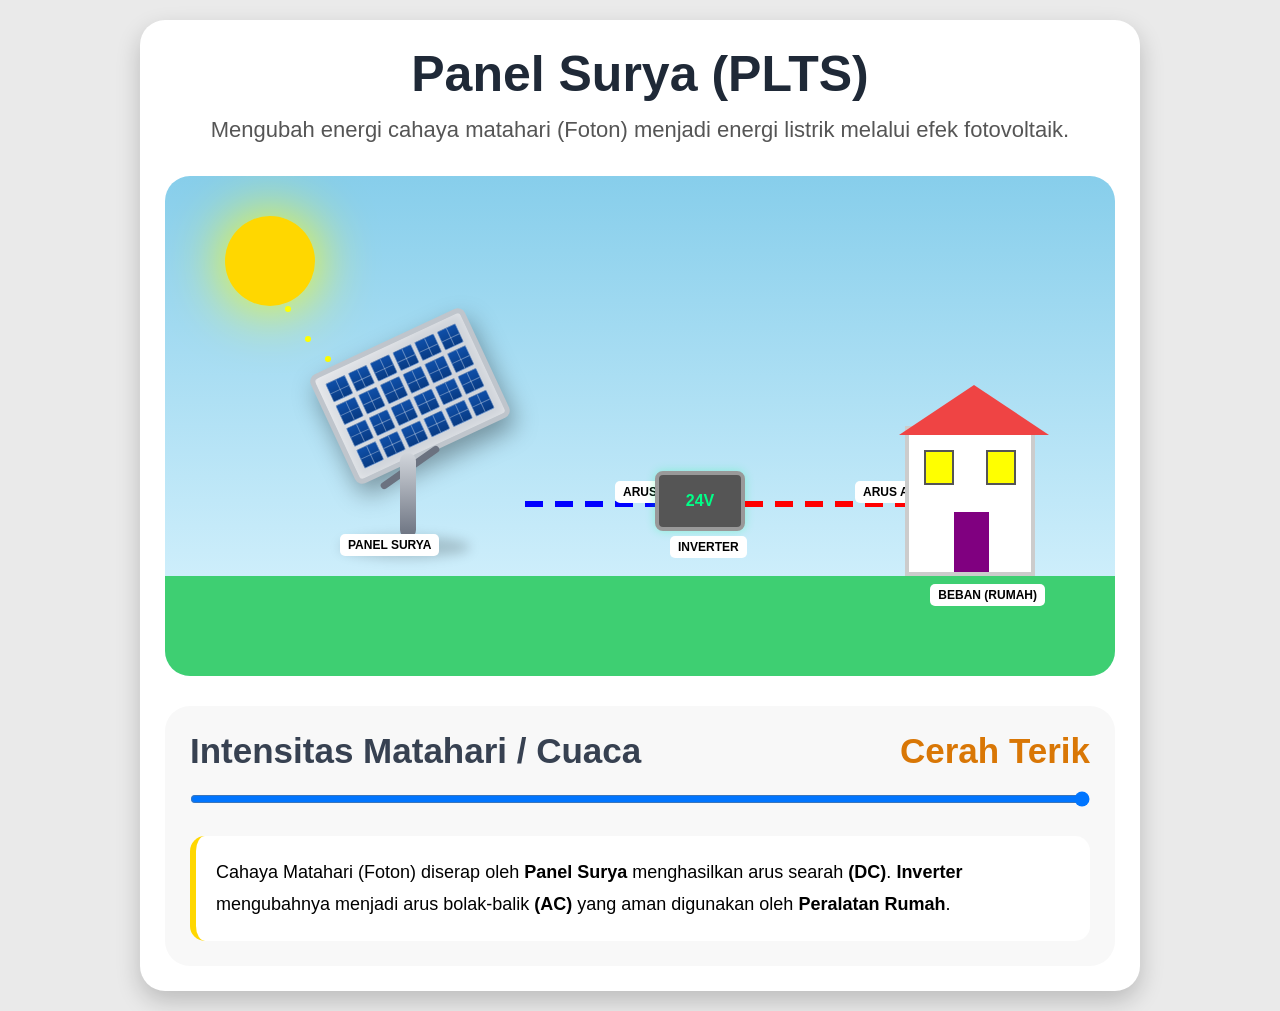
==== index2.html @ c14d1742 "PLTS Terbaru" ====
<!DOCTYPE html>
<html lang="id">
<head>
  <meta charset="UTF-8" />
  <meta name="viewport" content="width=device-width, initial-scale=1.0" />
  <title>Animasi Interaktif PLTS - Versi Baru</title>
  <link rel="stylesheet" href="style.css" />
</head>
<body>
  <div class="container">
    <h1>Panel Surya (PLTS)</h1>
    <p class="subtitle">
      Mengubah energi cahaya matahari (Foton)
      menjadi energi listrik melalui efek fotovoltaik.
    </p>

    <div class="scene" id="scene">
      <div class="ground"></div>
      <div class="sun" id="sun"></div>
      <div class="cloud" id="cloud1"></div>
      <div class="cloud cloud2" id="cloud2"></div>

      <div class="photon" style="left:120px; top:130px"></div>
      <div class="photon" style="left:140px; top:160px; animation-delay:0.3s"></div>
      <div class="photon" style="left:160px; top:180px; animation-delay:0.6s"></div>
      <div class="photon" style="left:180px; top:210px; animation-delay:0.9s"></div>

      <div class="solar-structure">
        <div class="shadow"></div>
        <div class="panel" id="panel"></div>
        <div class="support"></div>
        <div class="stand-left"></div>
        <div class="stand-right"></div>
        <div class="base"></div>
      </div>

      <div class="label panel-label">PANEL SURYA</div>
      <div class="wire-dc active" id="wireDc"></div>
      <div class="label dc-label">ARUS DC</div>
      <div class="inverter" id="inverter">24V</div>
      <div class="label inverter-label">INVERTER</div>
      <div class="wire-ac active" id="wireAc"></div>
      <div class="label ac-label">ARUS AC</div>

      <div class="house">
        <div class="roof"></div>
        <div class="window left" id="window1"></div>
        <div class="window right" id="window2"></div>
        <div class="door"></div>
      </div>
      <div class="label house-label">BEBAN (RUMAH)</div>
    </div>

    <div class="controls">
      <div class="status">
        <h2>Intensitas Matahari / Cuaca</h2>
        <div class="weather" id="weatherText">Cerah Terik</div>
      </div>
      <input type="range" id="slider" min="0" max="100" value="100" />
      <div class="info">
        Cahaya Matahari (Foton) diserap oleh
        <b>Panel Surya</b> menghasilkan arus searah <b>(DC)</b>.
        <b>Inverter</b> mengubahnya menjadi arus bolak-balik
        <b>(AC)</b> yang aman digunakan oleh <b>Peralatan Rumah</b>.
      </div>
    </div>
  </div>

  <script>
    const slider = document.getElementById('slider');
    const weatherText = document.getElementById('weatherText');
    const scene = document.getElementById('scene');
    const sun = document.getElementById('sun');
    const cloud1 = document.getElementById('cloud1');
    const cloud2 = document.getElementById('cloud2');
    const inverter = document.getElementById('inverter');
    const wireDc = document.getElementById('wireDc');
    const wireAc = document.getElementById('wireAc');
    const window1 = document.getElementById('window1');
    const window2 = document.getElementById('window2');

    for (let i = 0; i < 24; i++) {
      const cell = document.createElement('div');
      document.getElementById('panel').appendChild(cell);
    }

    function updateScene() {
      const value = slider.value;

      if (value >= 80) {
        weatherText.innerText = 'Cerah Terik';
        scene.style.background = 'linear-gradient(to bottom,#87ceeb,#dff6ff)';
        sun.style.opacity = 1;
        cloud1.style.opacity = 0;
        cloud2.style.opacity = 0;
        inverter.innerText = '24V';
        wireDc.style.width = '180px';
        wireAc.style.width = '180px';
        window1.style.background = 'yellow';
        window2.style.background = 'yellow';
      } else if (value >= 50) {
        weatherText.innerText = 'Cerah Berawan';
        scene.style.background = 'linear-gradient(to bottom,#7fb3d5,#cfd9df)';
        sun.style.opacity = 0.8;
        cloud1.style.opacity = 0.5;
        cloud2.style.opacity = 0.5;
        inverter.innerText = '18V';
        wireDc.style.width = '140px';
        wireAc.style.width = '140px';
        window1.style.background = 'yellow';
        window2.style.background = 'yellow';
      } else if (value >= 15) {
        weatherText.innerText = 'Mendung / Berawan';
        scene.style.background = 'linear-gradient(to bottom,#5c677d,#9aa5b1)';
        sun.style.opacity = 0.4;
        cloud1.style.opacity = 1;
        cloud2.style.opacity = 1;
        inverter.innerText = '8V';
        wireDc.style.width = '80px';
        wireAc.style.width = '80px';
        window1.style.background = '#374151';
        window2.style.background = '#374151';
      } else {
        weatherText.innerText = 'Malam Hari';
        scene.style.background = 'linear-gradient(to bottom,#0f172a,#334155)';
        sun.style.opacity = 0;
        cloud1.style.opacity = 0.8;
        cloud2.style.opacity = 0.8;
        inverter.innerText = '0V';
        wireDc.style.width = '20px';
        wireAc.style.width = '20px';
        window1.style.background = '#111827';
        window2.style.background = '#111827';
      }
    }

    slider.addEventListener('input', updateScene);
    updateScene();
  </script>
</body>
</html>
---- style.css ----
*{
  margin:0;
  padding:0;
  box-sizing:border-box;
  font-family:Arial,sans-serif;
}

body{
  background:#eaeaea;
  padding:20px;
  display:flex;
  justify-content:center;
}

.container{
  width:100%;
  max-width:1000px;
  background:white;
  border-radius:25px;
  padding:25px;
  box-shadow:0 10px 25px rgba(0,0,0,0.2);
}

h1{
  text-align:center;
  font-size:50px;
  color:#1f2937;
}

.subtitle{
  text-align:center;
  margin-top:10px;
  font-size:22px;
  color:#555;
  line-height:1.5;
}

.scene{
  position:relative;
  margin-top:30px;
  height:500px;
  overflow:hidden;
  border-radius:25px;
  background:linear-gradient(to bottom,#87ceeb,#cceeff);
  transition:0.5s;
}

.ground{
  position:absolute;
  bottom:0;
  width:100%;
  height:100px;
  background:#3ecf72;
}

.sun{
  position:absolute;
  width:90px;
  height:90px;
  background:gold;
  border-radius:50%;
  top:40px;
  left:60px;
  box-shadow:0 0 60px yellow;
  transition:0.5s;
}

.cloud{
  position:absolute;
  width:140px;
  height:60px;
  background:#dcdcdc;
  border-radius:50px;
  top:40px;
  left:40px;
  opacity:0;
  transition:0.5s;
}

.cloud::before,
.cloud::after{
  content:"";
  position:absolute;
  background:#dcdcdc;
  border-radius:50%;
}

.cloud::before{
  width:60px;
  height:60px;
  top:-25px;
  left:15px;
}

.cloud::after{
  width:80px;
  height:80px;
  top:-35px;
  right:10px;
}

.cloud2{
  left:240px;
  top:55px;
}

.solar-structure{
  position:absolute;
  left:120px;
  bottom:100px;
  width:260px;
  height:260px;
}

.panel{
  position:absolute;
  width:170px;
  height:120px;
  top:20px;
  left:40px;
  transform:rotate(-25deg);
  display:grid;
  grid-template-columns:repeat(6,1fr);
  grid-template-rows:repeat(4,1fr);
  gap:3px;
  padding:8px;
  background:#d1d5db;
  border:5px solid #bfc5cc;
  border-radius:8px;
  box-shadow:
    0 12px 25px rgba(0,0,0,0.35),
    inset 0 0 8px rgba(255,255,255,0.4);
}

.panel::before{
  content:"";
  position:absolute;
  inset:0;
  background:linear-gradient(
    130deg,
    rgba(255,255,255,0.35),
    rgba(255,255,255,0.08) 40%,
    transparent 45%
  );
  border-radius:5px;
}

.panel div{
  background:linear-gradient(
    to bottom,
    #0f4fa8,
    #083b84
  );
  border:1px solid rgba(255,255,255,0.45);
  border-radius:2px;
  position:relative;
  overflow:hidden;
}

.panel div::before{
  content:"";
  position:absolute;
  width:100%;
  height:1px;
  background:rgba(255,255,255,0.35);
  top:50%;
}

.panel div::after{
  content:"";
  position:absolute;
  width:1px;
  height:100%;
  background:rgba(255,255,255,0.35);
  left:50%;
}

.stand-left{
  position:absolute;
  width:16px;
  height:85px;
  background:linear-gradient(
    to bottom,
    #d1d5db,
    #6b7280
  );
  left:115px;
  bottom:38px;
  border-radius:10px;
}

.stand-right{
  display:none;
}

.support{
  position:absolute;
  width:70px;
  height:7px;
  background:#6b7280;
  left:90px;
  bottom:105px;
  transform:rotate(-35deg);
  border-radius:10px;
}

.base{
  position:absolute;
  width:60px;
  height:12px;
  background:#9ca3af;
  left:93px;
  bottom:28px;
  border-radius:20px;
}

.shadow{
  position:absolute;
  width:130px;
  height:22px;
  background:rgba(0,0,0,0.18);
  bottom:18px;
  left:55px;
  border-radius:50%;
  filter:blur(6px);
}

.label{
  position:absolute;
  background:white;
  padding:4px 8px;
  border-radius:5px;
  font-size:12px;
  font-weight:bold;
}

.panel-label{
  left:175px;
  bottom:120px;
}

.wire-dc,
.wire-ac{
  position:absolute;
  height:6px;
  top:325px;
  transition:0.5s;
  overflow:hidden;
}

.wire-dc{
  left:360px;
  width:180px;
}

.wire-ac{
  left:580px;
  width:180px;
}

.wire-dc::before,
.wire-ac::before{
  content:"";
  position:absolute;
  width:200%;
  height:100%;
  top:0;
  left:-100%;
}

.wire-dc::before{
  background:repeating-linear-gradient(
    90deg,
    blue 0px,
    blue 18px,
    transparent 18px,
    transparent 30px
  );
}

.wire-ac::before{
  background:repeating-linear-gradient(
    90deg,
    red 0px,
    red 18px,
    transparent 18px,
    transparent 30px
  );
}

.active::before{
  animation:flowRight 0.4s linear infinite;
}

@keyframes flowRight{
  from{
    transform:translateX(0);
  }
  to{
    transform:translateX(30px);
  }
}

.dc-label{
  left:450px;
  top:305px;
}

.ac-label{
  left:690px;
  top:305px;
}

.inverter{
  position:absolute;
  width:90px;
  height:60px;
  background:#555;
  border:4px solid #999;
  top:295px;
  left:490px;
  color:#00ff88;
  display:flex;
  align-items:center;
  justify-content:center;
  font-weight:bold;
  border-radius:8px;
  box-shadow:0 0 10px rgba(0,255,136,0.3);
}

.inverter-label{
  left:505px;
  top:360px;
}

.house{
  position:absolute;
  right:80px;
  bottom:100px;
  width:130px;
  height:150px;
  background:white;
  border:4px solid #ccc;
}

.roof{
  position:absolute;
  top:-45px;
  left:-10px;
  width:0;
  height:0;
  border-left:75px solid transparent;
  border-right:75px solid transparent;
  border-bottom:50px solid #ef4444;
}

.window{
  position:absolute;
  width:30px;
  height:35px;
  border:2px solid #555;
  background:yellow;
  top:20px;
  transition:0.5s;
}

.window.left{
  left:15px;
}

.window.right{
  right:15px;
}

.door{
  position:absolute;
  width:35px;
  height:60px;
  background:purple;
  bottom:0;
  left:45px;
}

.house-label{
  right:70px;
  bottom:70px;
}

.photon{
  position:absolute;
  width:6px;
  height:6px;
  background:yellow;
  border-radius:50%;
  animation:fall 2s infinite;
}

@keyframes fall{
  0%{
    transform:translateY(0);
    opacity:1;
  }

  100%{
    transform:translateY(180px);
    opacity:0;
  }
}

.controls{
  margin-top:30px;
  background:#f8f8f8;
  padding:25px;
  border-radius:25px;
}

.status{
  display:flex;
  justify-content:space-between;
  align-items:center;
  flex-wrap:wrap;
  gap:10px;
}

.status h2{
  font-size:35px;
  color:#374151;
}

.weather{
  font-size:35px;
  font-weight:bold;
  color:#d97706;
}

input[type=range]{
  width:100%;
  margin-top:20px;
}

.info{
  margin-top:25px;
  background:white;
  border-left:6px solid gold;
  padding:20px;
  border-radius:15px;
  line-height:1.8;
  font-size:18px;
}
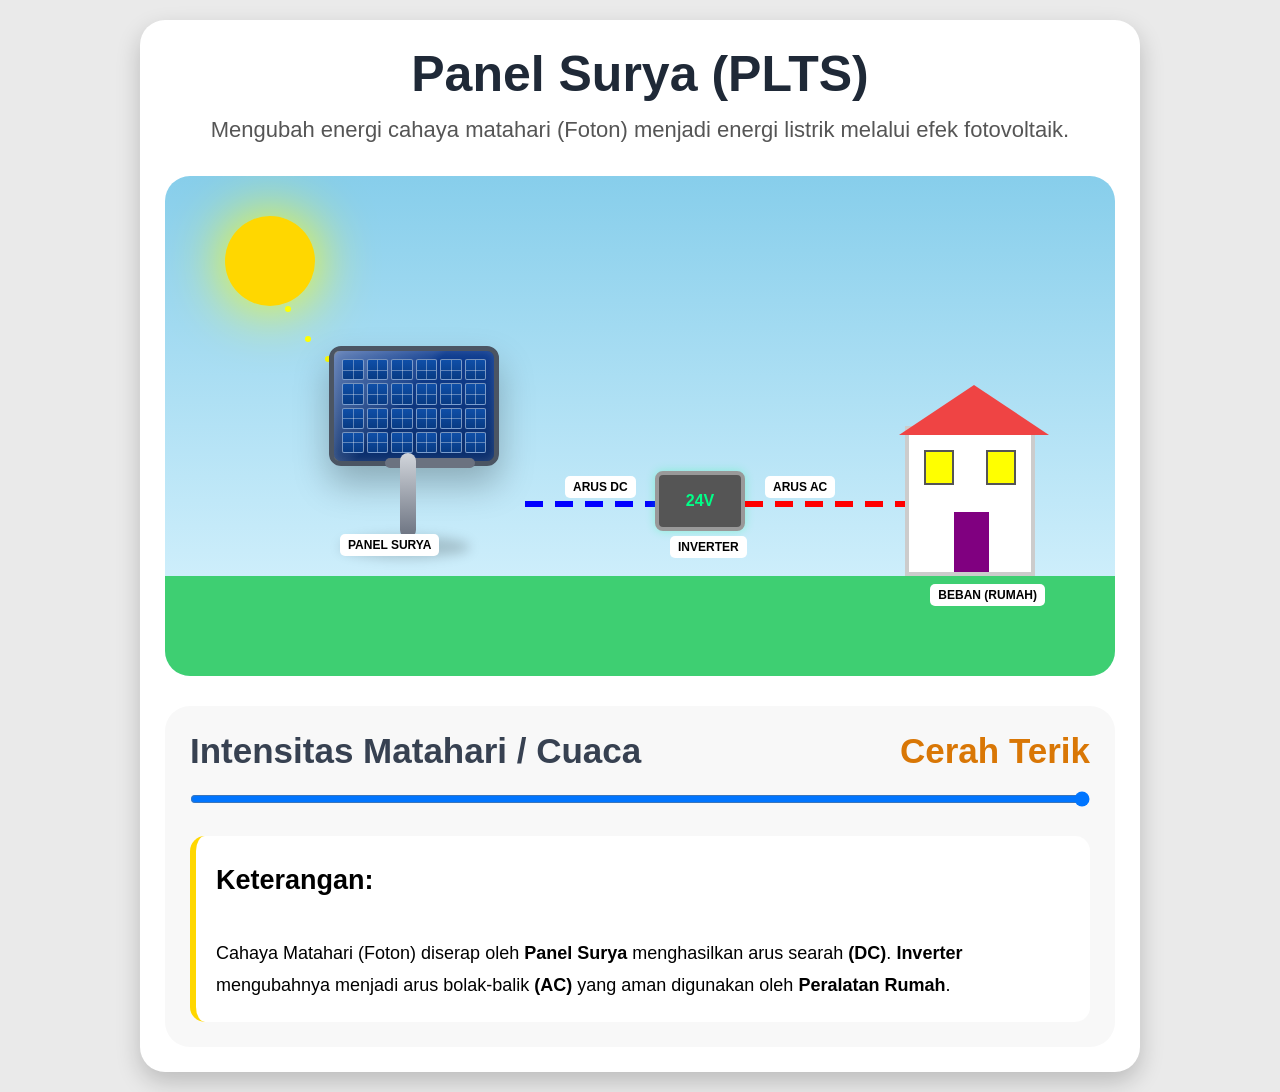
==== commit b09cc0c4: "revisi PLTS" ====
--- a/index2.html
+++ b/index2.html
@@ -58,6 +58,7 @@
       </div>
       <input type="range" id="slider" min="0" max="100" value="100" />
       <div class="info">
+        <h2>Keterangan: </h2> <br>
         Cahaya Matahari (Foton) diserap oleh
         <b>Panel Surya</b> menghasilkan arus searah <b>(DC)</b>.
         <b>Inverter</b> mengubahnya menjadi arus bolak-balik
@@ -96,17 +97,21 @@
         inverter.innerText = '24V';
         wireDc.style.width = '180px';
         wireAc.style.width = '180px';
+        wireDc.style.setProperty('--wire-speed', '0.1s');
+        wireAc.style.setProperty('--wire-speed', '0.1s');
         window1.style.background = 'yellow';
         window2.style.background = 'yellow';
       } else if (value >= 50) {
         weatherText.innerText = 'Cerah Berawan';
         scene.style.background = 'linear-gradient(to bottom,#7fb3d5,#cfd9df)';
-        sun.style.opacity = 0.8;
+        sun.style.opacity = 1;
         cloud1.style.opacity = 0.5;
         cloud2.style.opacity = 0.5;
         inverter.innerText = '18V';
         wireDc.style.width = '140px';
         wireAc.style.width = '140px';
+        wireDc.style.setProperty('--wire-speed', '0.3s');
+        wireAc.style.setProperty('--wire-speed', '0.3s');
         window1.style.background = 'yellow';
         window2.style.background = 'yellow';
       } else if (value >= 15) {
@@ -116,8 +121,10 @@
         cloud1.style.opacity = 1;
         cloud2.style.opacity = 1;
         inverter.innerText = '8V';
-        wireDc.style.width = '80px';
-        wireAc.style.width = '80px';
+        wireDc.style.width = '180px';
+        wireAc.style.width = '180px';
+        wireDc.style.setProperty('--wire-speed', '0.5s');
+        wireAc.style.setProperty('--wire-speed', '0.5s');
         window1.style.background = '#374151';
         window2.style.background = '#374151';
       } else {
@@ -127,8 +134,10 @@
         cloud1.style.opacity = 0.8;
         cloud2.style.opacity = 0.8;
         inverter.innerText = '0V';
-        wireDc.style.width = '20px';
-        wireAc.style.width = '20px';
+        wireDc.style.width = '180px';
+        wireAc.style.width = '180px';
+        wireDc.style.setProperty('--wire-speed', '0.9s');
+        wireAc.style.setProperty('--wire-speed', '0.9s');
         window1.style.background = '#111827';
         window2.style.background = '#111827';
       }
--- a/style.css
+++ b/style.css
@@ -116,20 +116,19 @@
   position:absolute;
   width:170px;
   height:120px;
-  top:20px;
-  left:40px;
-  transform:rotate(-25deg);
+  top:30px;
+  left:44px;
   display:grid;
   grid-template-columns:repeat(6,1fr);
   grid-template-rows:repeat(4,1fr);
   gap:3px;
   padding:8px;
-  background:#d1d5db;
-  border:5px solid #bfc5cc;
-  border-radius:8px;
+  background:linear-gradient(to bottom, #0f3d91, #0b2e6b);
+  border:5px solid #4b5563;
+  border-radius:12px;
   box-shadow:
-    0 12px 25px rgba(0,0,0,0.35),
-    inset 0 0 8px rgba(255,255,255,0.4);
+    0 18px 35px rgba(0,0,0,0.25),
+    inset 0 0 10px rgba(255,255,255,0.15);
 }
 
 .panel::before{
@@ -195,12 +194,12 @@
 
 .support{
   position:absolute;
-  width:70px;
-  height:7px;
+  width:90px;
+  height:10px;
   background:#6b7280;
-  left:90px;
-  bottom:105px;
-  transform:rotate(-35deg);
+  left:100px;
+  bottom:108px;
+  transform:none;
   border-radius:10px;
 }
 
@@ -289,7 +288,7 @@
 }
 
 .active::before{
-  animation:flowRight 0.4s linear infinite;
+  animation:flowRight var(--wire-speed,0.4s) linear infinite;
 }
 
 @keyframes flowRight{
@@ -302,13 +301,13 @@
 }
 
 .dc-label{
-  left:450px;
-  top:305px;
+  left: 400px;
+  top:300px;
 }
 
 .ac-label{
-  left:690px;
-  top:305px;
+  left:600px;
+  top:300px;
 }
 
 .inverter{
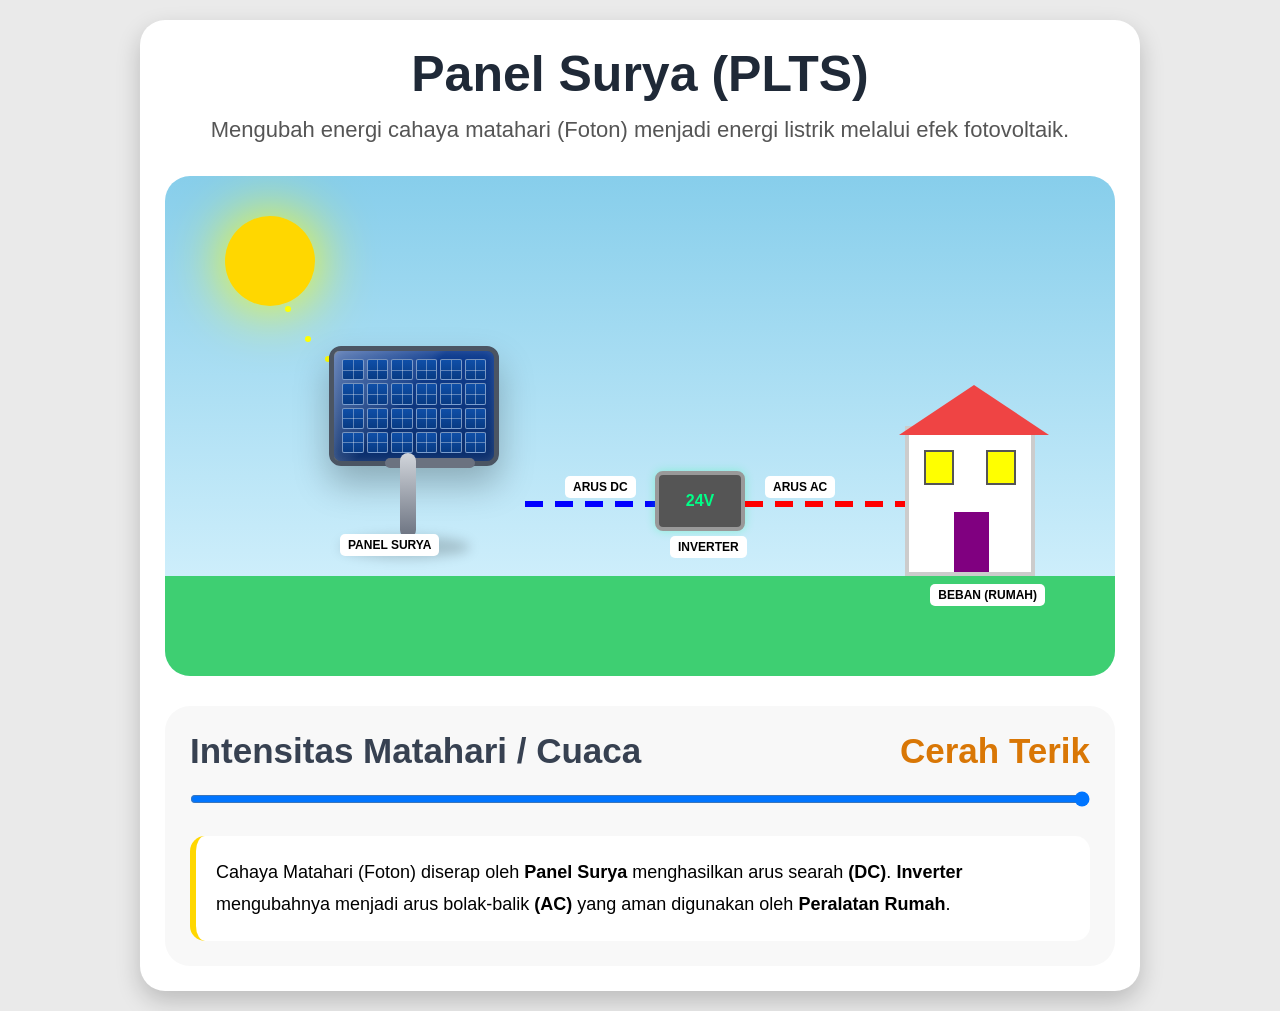
==== commit 131e5574: "tambahan" ====
--- a/index2.html
+++ b/index2.html
@@ -58,7 +58,6 @@
       </div>
       <input type="range" id="slider" min="0" max="100" value="100" />
       <div class="info">
-        <h2>Keterangan: </h2> <br>
         Cahaya Matahari (Foton) diserap oleh
         <b>Panel Surya</b> menghasilkan arus searah <b>(DC)</b>.
         <b>Inverter</b> mengubahnya menjadi arus bolak-balik
@@ -97,21 +96,21 @@
         inverter.innerText = '24V';
         wireDc.style.width = '180px';
         wireAc.style.width = '180px';
-        wireDc.style.setProperty('--wire-speed', '0.1s');
-        wireAc.style.setProperty('--wire-speed', '0.1s');
+        wireDc.style.setProperty('--wire-speed', '0.2s');
+        wireAc.style.setProperty('--wire-speed', '0.2s');
         window1.style.background = 'yellow';
         window2.style.background = 'yellow';
       } else if (value >= 50) {
         weatherText.innerText = 'Cerah Berawan';
         scene.style.background = 'linear-gradient(to bottom,#7fb3d5,#cfd9df)';
-        sun.style.opacity = 1;
+        sun.style.opacity = 0.8;
         cloud1.style.opacity = 0.5;
         cloud2.style.opacity = 0.5;
         inverter.innerText = '18V';
         wireDc.style.width = '140px';
         wireAc.style.width = '140px';
-        wireDc.style.setProperty('--wire-speed', '0.3s');
-        wireAc.style.setProperty('--wire-speed', '0.3s');
+        wireDc.style.setProperty('--wire-speed', '0.4s');
+        wireAc.style.setProperty('--wire-speed', '0.4s');
         window1.style.background = 'yellow';
         window2.style.background = 'yellow';
       } else if (value >= 15) {
@@ -123,8 +122,8 @@
         inverter.innerText = '8V';
         wireDc.style.width = '180px';
         wireAc.style.width = '180px';
-        wireDc.style.setProperty('--wire-speed', '0.5s');
-        wireAc.style.setProperty('--wire-speed', '0.5s');
+        wireDc.style.setProperty('--wire-speed', '0.6s');
+        wireAc.style.setProperty('--wire-speed', '0.6s');
         window1.style.background = '#374151';
         window2.style.background = '#374151';
       } else {
@@ -136,8 +135,8 @@
         inverter.innerText = '0V';
         wireDc.style.width = '180px';
         wireAc.style.width = '180px';
-        wireDc.style.setProperty('--wire-speed', '0.9s');
-        wireAc.style.setProperty('--wire-speed', '0.9s');
+        wireDc.style.setProperty('--wire-speed', '0.8s');
+        wireAc.style.setProperty('--wire-speed', '0.8s');
         window1.style.background = '#111827';
         window2.style.background = '#111827';
       }
